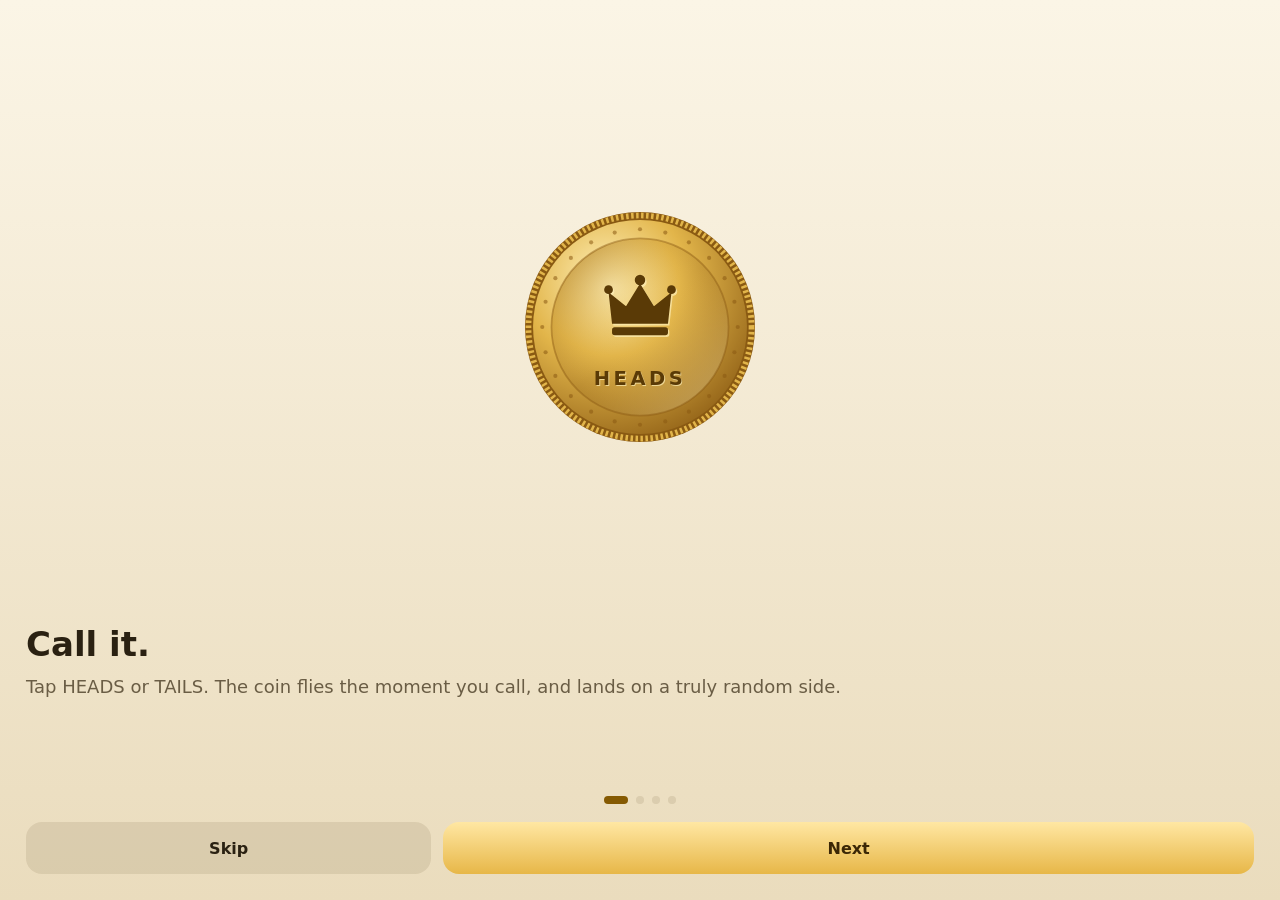
==== play/index.html @ 5d111bfd "Flip Streak 1.0.0 build 2: new site, privacy and support, playable web build, update demo (build 1 d" ====
<!doctype html>
<html lang="en">
<head>
<meta charset="UTF-8">
<meta name="viewport" content="width=device-width,initial-scale=1,viewport-fit=cover,user-scalable=no">
<meta name="theme-color" content="#0b1122">
<meta name="color-scheme" content="dark light">
<meta name="description" content="Call heads or tails and build a streak. Daily challenges, collectible coin designs, stats and a decision maker. A fair coin, free, offline.">
<title>Flip Streak</title>
<link rel="icon" href="./icon.svg">
  <script type="module" crossorigin src="./assets/index-5BYhikDl.js"></script>
  <link rel="modulepreload" crossorigin href="./assets/dist-Z0lPoSvM.js">
  <link rel="modulepreload" crossorigin href="./assets/definitions-BdWVgBTV.js">
  <link rel="stylesheet" crossorigin href="./assets/index-DuLmyl7t.css">
</head>
<body>
<div id="app">
  <header class="top">
    <div class="brand" aria-label="Flip Streak"><span class="brand-coin" aria-hidden="true"></span>FLIP <b>STREAK</b></div>
    <nav class="tools" aria-label="Menu">
      <button id="open-challenges" class="icon-btn" aria-label="Challenges and achievements">
        <svg viewBox="0 0 24 24" aria-hidden="true"><circle cx="12" cy="12" r="8.5"/><circle cx="12" cy="12" r="4.5"/><circle cx="12" cy="12" r="1" class="fill"/></svg>
        <span id="daily-badge" class="badge" aria-hidden="true">0/3</span>
      </button>
      <button id="open-coins" class="icon-btn" aria-label="Coin collection">
        <svg viewBox="0 0 24 24" aria-hidden="true"><ellipse cx="9" cy="8" rx="6" ry="3"/><path d="M3 8v4c0 1.7 2.7 3 6 3s6-1.3 6-3V8"/><ellipse cx="15" cy="15" rx="6" ry="3"/><path d="M9 15v1.5c0 1.7 2.7 3 6 3s6-1.3 6-3V15"/></svg>
      </button>
      <button id="open-stats" class="icon-btn" aria-label="Statistics">
        <svg viewBox="0 0 24 24" aria-hidden="true"><path d="M5 20V12M12 20V5M19 20v-6"/></svg>
      </button>
      <button id="open-settings" class="icon-btn" aria-label="Settings">
        <svg viewBox="0 0 24 24" aria-hidden="true"><circle cx="12" cy="12" r="3.2"/><path d="M12 2.8v2.6M12 18.6v2.6M2.8 12h2.6M18.6 12h2.6M5.5 5.5l1.8 1.8M16.7 16.7l1.8 1.8M18.5 5.5l-1.8 1.8M7.3 16.7l-1.8 1.8"/></svg>
      </button>
    </nav>
  </header>

  <div class="modes" role="tablist" aria-label="Game mode">
    <button role="tab" id="mode-streak" data-mode="streak" aria-selected="true">Streak</button>
    <button role="tab" id="mode-round" data-mode="round" aria-selected="false">Round of 10</button>
    <button role="tab" id="mode-decide" data-mode="decide" aria-selected="false">Decide</button>
  </div>

  <section class="board" id="board-streak" aria-label="Streak">
    <div class="eyebrow">CURRENT STREAK</div>
    <div id="streak" class="big-num" aria-live="off">0</div>
    <div class="chips">
      <span class="chip" id="best-chip"><svg viewBox="0 0 24 24" aria-hidden="true"><path d="M7 4h10v3a5 5 0 0 1-10 0V4zM7 6H4a3 3 0 0 0 3 4M17 6h3a3 3 0 0 1-3 4M12 12v4M8 20h8M10 16h4v4h-4z"/></svg><span id="best-text">BEST 0</span></span>
      <span class="chip" id="day-chip"><svg viewBox="0 0 24 24" aria-hidden="true"><path d="M12 3c1 3.5 5 5.5 5 10a5 5 0 0 1-10 0c0-2.6 1.4-4 2.4-5.6.6 1.3 1.1 2 1.9 2.3.4-2 .4-4.3.7-6.7z"/></svg><span id="day-text">DAY 0</span></span>
    </div>
    <div id="odds" class="odds">&nbsp;</div>
  </section>

  <section class="board" id="board-round" aria-label="Round of Ten" hidden>
    <div class="eyebrow">ROUND OF TEN</div>
    <div class="big-num"><span id="round-score">0</span><small>/10</small></div>
    <div id="pips" class="pips" aria-hidden="true"></div>
    <div class="chips"><span class="chip"><span id="round-flip">Flip 1 of 10</span></span><span class="chip"><span id="round-best">BEST 0</span></span></div>
  </section>

  <section class="board" id="board-decide" aria-label="Decide" hidden>
    <div class="eyebrow">LET THE COIN DECIDE</div>
    <label class="option"><span class="opt-face heads-ico" aria-hidden="true"></span><span class="sr">Heads means</span><input id="opt-heads" maxlength="28" placeholder="Heads means… (e.g. Pizza)" autocomplete="off" enterkeyhint="next"></label>
    <label class="option"><span class="opt-face tails-ico" aria-hidden="true"></span><span class="sr">Tails means</span><input id="opt-tails" maxlength="28" placeholder="Tails means… (e.g. Tacos)" autocomplete="off" enterkeyhint="done"></label>
  </section>

  <div class="stage-wrap">
    <div id="stage" class="stage" role="img" aria-label="The coin"></div>
    <canvas id="fx" aria-hidden="true"></canvas>
    <div id="banner" class="banner" hidden></div>
  </div>

  <p id="status" class="status" role="status" aria-live="polite">Call it. Heads or tails?</p>
  <div id="history" class="history" aria-label="Recent calls"></div>

  <div class="calls" id="calls">
    <button id="call-heads" class="call" data-call="heads" aria-label="Call heads"><span class="call-ico heads-ico" aria-hidden="true"></span>HEADS</button>
    <button id="call-tails" class="call" data-call="tails" aria-label="Call tails"><span class="call-ico tails-ico" aria-hidden="true"></span>TAILS</button>
  </div>
  <div class="calls" id="decide-calls" hidden>
    <button id="decide-flip" class="call wide">FLIP TO DECIDE</button>
  </div>
</div>

<div id="toasts" class="toasts" aria-live="polite"></div>

<dialog id="dlg-challenges" class="sheet" aria-labelledby="ch-title">
  <div class="sheet-head"><h2 id="ch-title">Challenges</h2><button class="close" aria-label="Close challenges">×</button></div>
  <div class="daily-hero"><div><div class="eyebrow">DAILY STREAK</div><div class="hero-num" id="ch-days">0</div><small id="ch-days-note"></small></div><div class="resets" id="ch-reset"></div></div>
  <h3>Today</h3>
  <ul id="ch-list" class="ch-list"></ul>
  <h3>Achievements <small id="ach-count"></small></h3>
  <ul id="ach-list" class="ach-list"></ul>
</dialog>

<dialog id="dlg-coins" class="sheet" aria-labelledby="coins-title">
  <div class="sheet-head"><h2 id="coins-title">Coin Collection</h2><button class="close" aria-label="Close coin collection">×</button></div>
  <p class="sub" id="coins-sub">Unlock new designs by playing. Tap one to flip with it.</p>
  <div id="coin-grid" class="coin-grid"></div>
</dialog>

<dialog id="dlg-stats" class="sheet" aria-labelledby="stats-title">
  <div class="sheet-head"><h2 id="stats-title">Statistics</h2><button class="close" aria-label="Close statistics">×</button></div>
  <div id="stats-body"></div>
</dialog>

<dialog id="dlg-settings" class="sheet" aria-labelledby="set-title">
  <div class="sheet-head"><h2 id="set-title">Settings</h2><button class="close" aria-label="Close settings">×</button></div>
  <label class="setting"><span>Sound</span><input type="checkbox" id="set-sound" role="switch"></label>
  <label class="setting"><span>Haptics</span><input type="checkbox" id="set-haptics" role="switch"></label>
  <div class="setting col"><span>Motion</span><div class="seg" id="set-motion" role="radiogroup" aria-label="Motion">
    <button role="radio" data-v="system">System</button><button role="radio" data-v="reduce">Reduced</button><button role="radio" data-v="full">Full</button></div></div>
  <div class="setting col"><span>Appearance</span><div class="seg" id="set-theme" role="radiogroup" aria-label="Appearance">
    <button role="radio" data-v="system">System</button><button role="radio" data-v="light">Light</button><button role="radio" data-v="dark">Dark</button></div></div>
  <button id="replay-intro" class="row-btn">How to play</button>
  <a class="row-btn" href="./privacy.html">Privacy and support</a>
  <p class="fine">Every flip is a fair 50/50 from your device's secure random generator. Flip Streak has no ads, purchases, accounts or tracking. Your progress stays on this device.</p>
  <button id="reset" class="row-btn danger">Reset all progress</button>
  <div id="reset-confirm" class="confirm" hidden><p>Erase every streak, stat, achievement and unlocked coin on this device?</p><div class="confirm-row"><button id="reset-no" class="ghost">Keep it</button><button id="reset-yes" class="danger-solid">Erase</button></div></div>
  <p class="fine center">Flip Streak 1.0.0</p>
</dialog>

<dialog id="dlg-round" class="card-dlg" aria-labelledby="round-title">
  <div class="eyebrow">ROUND COMPLETE</div>
  <h2 id="round-title">7 / 10</h2>
  <p id="round-line"></p>
  <div id="round-strip" class="round-strip" aria-hidden="true"></div>
  <button id="round-again" class="primary">Play another round</button>
  <button id="round-done" class="ghost">Done</button>
</dialog>

<dialog id="dlg-intro" class="intro" aria-labelledby="intro-title">
  <div class="intro-art" id="intro-art" aria-hidden="true"></div>
  <div class="intro-text"><h2 id="intro-title"></h2><p id="intro-body"></p></div>
  <div class="dots" id="intro-dots" aria-hidden="true"></div>
  <div class="intro-row"><button id="intro-skip" class="ghost">Skip</button><button id="intro-next" class="primary">Next</button></div>
</dialog>

</body>
</html>
---- play/assets/index-DuLmyl7t.css ----
:root{--bg1:#121a33;--bg2:#05070f;--glow:#f2c75c21;--surface:#fff1;--surface2:#ffffff1c;--line:#ffffff1f;--text:#f5f0e2;--muted:#a3abc0;--faint:#6f7891;--gold:#f2c75c;--gold-deep:#c9971f;--gold-ink:#3b2706;--win:#4fdc8f;--loss:#ff767a;--heads:#f2c75c;--tails:#9db4ff;--sheet:#121a2e;--shadow:#0000008c;--ch-h:#bb8a22;--ch-t:#6d86e0;--ch-h-ink:#1a1203;--ch-t-ink:#0b1330;--font:ui-rounded, "SF Pro Rounded", system-ui, -apple-system, "Segoe UI", Roboto, sans-serif;--lightningcss-light: ;--lightningcss-dark:initial;color-scheme:dark;--sat:max(env(safe-area-inset-top), var(--safe-area-inset-top,0px));--sab:max(env(safe-area-inset-bottom), var(--safe-area-inset-bottom,0px))}:root[data-theme=light]{--bg1:#fbf5e6;--bg2:#eadcbd;--glow:#c9971f29;--surface:#46300a0f;--surface2:#46300a1a;--line:#46300a24;--text:#2a2112;--muted:#6a5d45;--faint:#8f8269;--gold:#855a02;--gold-deep:#6e4b02;--gold-ink:#fffaf0;--win:#157a45;--loss:#c42d36;--heads:#b07d0c;--tails:#3d5fc4;--sheet:#fdf8ec;--shadow:#46300a47;--ch-h:#b07d0c;--ch-t:#3d5fc4;--ch-h-ink:#1a1203;--ch-t-ink:#fff;--lightningcss-light:initial;--lightningcss-dark: ;color-scheme:light}*{box-sizing:border-box;-webkit-tap-highlight-color:transparent}html,body{height:100%;margin:0}body{background:radial-gradient(120% 70% at 50% 42%, var(--glow), transparent 60%), linear-gradient(var(--bg1), var(--bg2));background-color:var(--bg2);color:var(--text);font-family:var(--font);overscroll-behavior:none;-webkit-user-select:none;user-select:none;overflow:hidden}button{font:inherit;color:inherit;cursor:pointer}input{font:inherit;-webkit-user-select:text;user-select:text}[hidden]{display:none!important}.sr{clip:rect(0 0 0 0);width:1px;height:1px;position:absolute;overflow:hidden}:focus-visible{outline:3px solid var(--gold);outline-offset:2px}#app{max-width:520px;height:100dvh;padding:calc(var(--sat) + 8px) 18px calc(var(--sab) + 14px);flex-direction:column;margin:0 auto;display:flex}.top{justify-content:space-between;align-items:center;min-height:48px;display:flex}.brand{letter-spacing:.16em;color:var(--gold);align-items:center;gap:8px;font-size:15px;font-weight:900;display:flex}.brand b{color:var(--text)}.brand-coin{background:radial-gradient(circle at 35% 30%,#fff0b8,#e2b54a 50%,#8a5a12);border-radius:50%;width:20px;height:20px;box-shadow:inset 0 0 0 2px #00000026}.tools{gap:6px;display:flex}.icon-btn{background:var(--surface);border:0;border-radius:14px;place-items:center;width:44px;height:44px;display:grid;position:relative}.icon-btn svg{fill:none;width:22px;height:22px;stroke:var(--text);stroke-width:1.8px;stroke-linecap:round;stroke-linejoin:round;opacity:.85}.icon-btn svg .fill{fill:var(--text)}.badge{background:var(--gold);color:var(--gold-ink);border-radius:8px;padding:2px 5px;font-size:10px;font-weight:800;position:absolute;top:-4px;right:-6px}.badge.done{background:var(--win);color:#04210f}.modes{background:var(--surface);border-radius:16px;grid-template-columns:1fr 1.3fr 1fr;gap:4px;margin:8px 0 4px;padding:4px;display:grid}.modes button{min-height:40px;color:var(--muted);background:0 0;border:0;border-radius:12px;font-size:14px;font-weight:800}.modes button[aria-selected=true]{background:var(--surface2);color:var(--text);box-shadow:0 1px 0 var(--line) inset}.board{text-align:center;flex-direction:column;align-items:center;min-height:172px;padding-top:6px;display:flex}.eyebrow{letter-spacing:.2em;color:var(--muted);font-size:11px;font-weight:800}.big-num{font-variant-numeric:tabular-nums;margin:4px 0 8px;font-size:76px;font-weight:900;line-height:1;transition:color .25s}.big-num small{color:var(--muted);font-size:28px}.big-num.hot{color:var(--win)}.big-num.pop{animation:.42s cubic-bezier(.3,1.6,.5,1) pop}.big-num.broke{color:var(--loss);animation:.45s shake}@keyframes pop{0%{transform:scale(1)}40%{transform:scale(1.22)}to{transform:scale(1)}}@keyframes shake{0%,to{transform:none}20%{transform:translate(-9px)}40%{transform:translate(8px)}60%{transform:translate(-5px)}80%{transform:translate(3px)}}.chips{flex-wrap:wrap;justify-content:center;gap:8px;display:flex}.chip{background:var(--surface);border:1px solid var(--line);letter-spacing:.08em;color:var(--gold);border-radius:999px;align-items:center;gap:6px;padding:6px 12px;font-size:12px;font-weight:800;display:inline-flex}.chip svg{fill:none;stroke:currentColor;stroke-width:2px;stroke-linejoin:round;stroke-linecap:round;width:14px;height:14px}.kick .chip{border-color:#0000}#day-chip{color:#ff9f5a}:root[data-theme=light] #day-chip{color:#9c4208}#day-chip.cold{color:var(--faint)}.odds{color:var(--muted);min-height:18px;margin-top:8px;font-size:13px}.pips{gap:6px;margin:2px 0 12px;display:flex}.pips i{border:2px solid var(--line);border-radius:50%;place-items:center;width:18px;height:18px;font-size:10px;font-style:normal;font-weight:900;display:grid}.pips i.r{background:var(--win);border-color:var(--win);color:#04210f}.pips i.w{background:var(--loss);border-color:var(--loss);color:#2b0507}.pips i.now{border-color:var(--gold)}.option{background:var(--surface);border:1px solid var(--line);border-radius:16px;align-items:center;gap:10px;width:100%;margin-top:10px;padding:4px 6px 4px 10px;display:flex}.option input{min-width:0;height:48px;color:var(--text);background:0 0;border:0;outline:none;flex:1;font-size:17px;font-weight:700}.option input::placeholder{color:var(--faint);font-weight:600}.opt-face{flex:none;width:30px;height:30px}.heads-ico,.tails-ico{-webkit-mask:var(--m) center / contain no-repeat;-webkit-mask:var(--m) center / contain no-repeat;mask:var(--m) center / contain no-repeat;background:currentColor;display:inline-block}.heads-ico{color:var(--heads);--m:var(--hm)}.tails-ico{color:var(--tails);--m:var(--tm)}.call .heads-ico,.call .tails-ico{color:currentColor}.stage-wrap{flex:1;place-items:center;min-height:180px;display:grid;position:relative}.stage{perspective:1000px;perspective-origin:50% 30%;place-items:end center;width:100%;height:100%;display:grid;position:relative}.coin-shadow{width:var(--coin,220px);height:calc(var(--coin,220px) * .16);background:radial-gradient(closest-side, var(--shadow), transparent);pointer-events:none;border-radius:50%;position:absolute;bottom:9%;left:50%;transform:translate(-50%)}.coin-pos{width:0;height:0;transform-style:preserve-3d;position:absolute;bottom:13%;left:50%}.coin{transform-style:preserve-3d;cursor:pointer;position:absolute;top:0;left:0;translate:-50% -100%}.coin .face{backface-visibility:hidden;border-radius:50%;position:absolute;inset:0;overflow:hidden}.coin .face-svg{width:100%;height:100%;display:block}.coin .sheen{background:linear-gradient(115deg,#0000 35%,#ffffff80 48%,#0000 62%) 0 0/260% 100% no-repeat;background-position:var(--sheen,50%) 0;mix-blend-mode:soft-light;pointer-events:none;border-radius:50%;position:absolute;inset:0}.coin .face:after{content:"";opacity:var(--shade,0);pointer-events:none;background:#000;border-radius:50%;position:absolute;inset:0}.coin .holo{mix-blend-mode:overlay;opacity:.5;background:conic-gradient(from 30deg,#ff9ad8,#9ad1ff,#a5ffcf,#fff59a,#ff9ad8);border-radius:50%;position:absolute;inset:0}.coin .core{border-radius:50%;position:absolute;top:2px;left:2px}.coin b{backface-visibility:visible;background-size:100% 100%;position:absolute;top:50%;left:50%}#fx{pointer-events:none;width:100%;height:100%;position:absolute;inset:0}.banner{background:var(--gold);color:var(--gold-ink);letter-spacing:.06em;white-space:nowrap;box-shadow:0 10px 30px var(--shadow);border-radius:999px;padding:10px 18px;font-size:15px;font-weight:900;animation:.4s cubic-bezier(.3,1.5,.5,1) drop;position:absolute;top:8%;left:50%;transform:translate(-50%)}.banner.edge{color:#1d2228;background:#dfe3e8}@keyframes drop{0%{opacity:0;transform:translate(-50%,-20px)scale(.8)}}.status{text-align:center;min-height:24px;color:var(--muted);margin:6px 0 4px;font-size:17px;font-weight:700}.status.win{color:var(--win)}.status.loss{color:var(--loss)}.status.decided{color:var(--text);font-size:20px}.history{justify-content:center;gap:5px;min-height:26px;margin-bottom:12px;display:flex}.history i{border:2px solid;border-radius:50%;place-items:center;width:22px;height:22px;font-size:11px;font-style:normal;font-weight:900;display:grid}.history i.r{border-color:var(--win);color:var(--win)}.history i.w{border-color:var(--loss);color:var(--loss)}.history i.e{border-color:var(--muted);color:var(--muted)}.history i:last-child{transform:scale(1.12)}.calls{grid-template-columns:1fr 1fr;gap:12px;display:grid}.call{letter-spacing:.14em;color:#3b2706;min-height:76px;box-shadow:0 6px 0 #9e7417, 0 14px 24px var(--shadow);background:linear-gradient(#ffe7a3,#e7b748);border:0;border-radius:22px;flex-direction:column;justify-content:center;align-items:center;gap:4px;font-size:19px;font-weight:900;transition:transform 80ms,box-shadow 80ms,filter .2s;display:flex}.call[data-call=tails]{color:#13214d;box-shadow:0 6px 0 #5d73b8, 0 14px 24px var(--shadow);background:linear-gradient(#dfe8ff,#9db4ff)}.call:active{box-shadow:0 2px 0 #9e7417, 0 6px 12px var(--shadow);transform:translateY(4px)}.call[data-call=tails]:active{box-shadow:0 2px 0 #5d73b8, 0 6px 12px var(--shadow)}.call.chosen{outline:3px solid var(--text);outline-offset:3px}.call:disabled{filter:saturate(.5)brightness(.8)}.call.chosen:disabled{filter:none}.call-ico{color:currentColor;width:26px;height:26px}.call.wide{grid-column:1/-1}dialog:focus{outline:none}dialog{color:var(--text);background:var(--sheet);border:0;padding:0}dialog::backdrop{-webkit-backdrop-filter:blur(2px);backdrop-filter:blur(2px);background:#00000080}.sheet{width:100%;max-width:560px;height:calc(100dvh - var(--sat) - 24px);max-height:none;padding:0 18px calc(var(--sab) + 24px);overscroll-behavior:contain;border-radius:26px 26px 0 0;margin:auto auto 0;overflow-y:auto}.sheet[open]{animation:.32s cubic-bezier(.2,.9,.3,1) up}@keyframes up{0%{opacity:0;transform:translateY(40%)}}.sheet-head{z-index:2;background:var(--sheet);justify-content:space-between;align-items:center;padding:18px 0 10px;display:flex;position:sticky;top:0}.sheet h2{margin:0;font-size:26px;font-weight:900}.sheet h3{letter-spacing:.16em;text-transform:uppercase;color:var(--muted);margin:22px 0 10px;font-size:13px}.sheet h3 small{letter-spacing:0}.close{background:var(--surface2);border:0;border-radius:50%;width:44px;height:44px;font-size:26px;line-height:1}.sub{color:var(--muted);margin:0 0 14px}.daily-hero{border:1px solid var(--line);background:linear-gradient(135deg,#ff8c3c2e,#ff8c3c0a);border-radius:20px;justify-content:space-between;align-items:center;padding:16px;display:flex}.hero-num{font-size:44px;font-weight:900;line-height:1.1}.daily-hero small,.resets{color:var(--muted);font-size:13px}.resets{text-align:right;max-width:45%}.ch-list,.ach-list{gap:8px;margin:0;padding:0;list-style:none;display:grid}.ch-list li{background:var(--surface);border:1px solid var(--line);border-radius:16px;padding:14px}.ch-list .row{justify-content:space-between;gap:10px;font-weight:700;display:flex}.ch-list .bar{background:var(--surface2);border-radius:4px;height:8px;margin-top:10px;overflow:hidden}.ch-list .bar i{background:var(--gold);border-radius:4px;height:100%;display:block}.ch-list li.done .bar i{background:var(--win)}.ch-list li.done .row span:last-child{color:var(--win)}.ach-list{grid-template-columns:1fr 1fr}.ach-list li{background:var(--surface);border:1px solid var(--line);color:var(--muted);border-radius:14px;padding:12px;font-size:13px}.ach-list li b{color:var(--text);margin-bottom:2px;font-size:14px;display:block}.ach-list li.got{border-color:color-mix(in srgb, var(--gold) 50%, transparent);background:color-mix(in srgb, var(--gold) 10%, transparent)}.ach-list li.got b:before{content:"★ ";color:var(--gold)}.ach-list li:not(.got) b{color:var(--muted)}.coin-grid{grid-template-columns:repeat(3,1fr);gap:10px;display:grid}.coin-card{border:1px solid var(--line);background:var(--surface);text-align:center;border-radius:18px;flex-direction:column;align-items:center;gap:6px;min-height:150px;padding:12px 6px 10px;display:flex}.coin-card .mini{width:72px;height:72px;filter:drop-shadow(0 4px 6px var(--shadow));border-radius:50%}.coin-card .mini svg{width:100%;height:100%}.coin-card b{font-size:13px}.coin-card small{color:var(--muted);font-size:11px;line-height:1.25}.coin-card.locked .mini{filter:grayscale()brightness(.45)contrast(.8);opacity:.6}.coin-card.sel{border-color:var(--gold);box-shadow:0 0 0 2px var(--gold) inset}.coin-card.sel small{color:var(--gold);font-weight:800}.tiles{grid-template-columns:repeat(2,1fr);gap:8px;display:grid}.tile{background:var(--surface);border:1px solid var(--line);border-radius:16px;padding:14px}.tile b{font-variant-numeric:tabular-nums;font-size:28px;font-weight:900;display:block}.tile span{color:var(--muted);letter-spacing:.06em;font-size:12px;font-weight:700}.callout{background:color-mix(in srgb, var(--gold) 12%, transparent);border-radius:14px;margin:10px 0 0;padding:12px 14px;font-size:14px}.chart{background:var(--surface);border:1px solid var(--line);border-radius:16px;margin-top:6px;padding:14px}.chart svg{width:100%;height:auto;display:block;overflow:visible}.chart .cap{color:var(--muted);margin-top:8px;font-size:12px}.legend{color:var(--muted);gap:14px;margin-bottom:8px;font-size:12px;font-weight:700;display:flex}.legend i{vertical-align:-1px;border-radius:3px;width:10px;height:10px;margin-right:5px;display:inline-block}.split{border-radius:8px;gap:2px;height:30px;display:flex;overflow:hidden}.split div{place-items:center;min-width:34px;font-size:12px;font-weight:900;display:grid}.split .h{background:var(--ch-h);color:var(--ch-h-ink)}.split .t{background:var(--ch-t);color:var(--ch-t-ink)}.seq{grid-template-columns:repeat(20,1fr);gap:3px;display:grid}.seq i{aspect-ratio:1;border-radius:4px;place-items:center;font-size:8px;font-style:normal;font-weight:900;display:grid}.seq i.H{background:var(--ch-h);color:var(--ch-h-ink)}.seq i.T{background:var(--ch-t);color:var(--ch-t-ink)}.seq i.E{background:var(--muted)}.axis{fill:var(--muted);font-size:10px;font-family:var(--font)}.grid-line{stroke:var(--line);stroke-width:1px}.empty{color:var(--muted);padding:6px 0;font-size:14px}.setting{border-bottom:1px solid var(--line);justify-content:space-between;align-items:center;min-height:56px;padding:0 4px;font-size:17px;font-weight:700;display:flex}.setting.col{flex-direction:column;align-items:stretch;gap:8px;padding:12px 4px}.setting input[type=checkbox]{appearance:none;background:var(--surface2);cursor:pointer;border-radius:16px;width:52px;height:32px;transition:background .2s;position:relative}.setting input[type=checkbox]:after{content:"";background:#fff;border-radius:50%;width:26px;height:26px;transition:transform .2s;position:absolute;top:3px;left:3px;box-shadow:0 1px 3px #0000004d}.setting input[type=checkbox]:checked{background:var(--win)}.setting input[type=checkbox]:checked:after{transform:translate(20px)}.seg{background:var(--surface);border-radius:14px;grid-template-columns:repeat(3,1fr);gap:4px;padding:4px;display:grid}.seg button{min-height:40px;color:var(--muted);background:0 0;border:0;border-radius:10px;font-weight:700}.seg button[aria-checked=true]{background:var(--surface2);color:var(--text)}.row-btn{border:0;border-bottom:1px solid var(--line);width:100%;min-height:54px;color:var(--text);background:0 0;align-items:center;padding:0 4px;font-size:17px;font-weight:700;text-decoration:none;display:flex}.row-btn.danger{color:var(--loss);border:0}.fine{color:var(--muted);font-size:13px;line-height:1.45}.center{text-align:center}.confirm{background:color-mix(in srgb, var(--loss) 12%, transparent);border-radius:16px;padding:14px}.confirm p{margin:0 0 12px}.confirm-row{grid-template-columns:1fr 1fr;gap:10px;display:grid}.primary,.ghost,.danger-solid{border:0;border-radius:16px;min-height:52px;font-size:16px;font-weight:900}.primary{color:#3b2706;background:linear-gradient(#ffe7a3,#e7b748)}.ghost{background:var(--surface2)}.danger-solid{background:var(--loss);color:#fff}.card-dlg{text-align:center;border-radius:26px;width:calc(100% - 40px);max-width:380px;padding:26px 20px 20px}.card-dlg h2{margin:6px 0;font-size:56px;font-weight:900}.card-dlg p{color:var(--muted);margin:0 0 14px}.card-dlg .primary,.card-dlg .ghost{width:100%;margin-top:8px}.round-strip{justify-content:center;gap:5px;margin-bottom:14px;display:flex}.round-strip i{border-radius:50%;width:20px;height:20px}.round-strip i.r{background:var(--win)}.round-strip i.w{background:var(--loss)}.intro{width:100%;max-width:none;height:100%;max-height:none;padding:calc(var(--sat) + 30px) 26px calc(var(--sab) + 26px);background:linear-gradient(var(--bg1), var(--bg2));margin:0}.intro[open]{flex-direction:column;display:flex}.intro-art{flex:1;place-items:center;min-height:0;display:grid}.intro-art .face-svg{width:100%;height:auto;display:block}.intro-text h2{margin:0 0 10px;font-size:34px;font-weight:900}.intro-text p{color:var(--muted);min-height:5.8em;margin:0;font-size:18px;line-height:1.45}.dots{justify-content:center;gap:8px;margin:18px 0;display:flex}.dots i{background:var(--surface2);border-radius:4px;width:8px;height:8px;transition:width .25s}.dots i.on{background:var(--gold);width:24px}.intro-row{grid-template-columns:1fr 2fr;gap:12px;display:grid}.toasts{left:0;right:0;top:calc(var(--sat) + 60px);pointer-events:none;z-index:50;flex-direction:column;align-items:center;gap:8px;display:flex;position:fixed}.toast{background:var(--sheet);border:1px solid var(--line);max-width:calc(100% - 36px);box-shadow:0 12px 30px var(--shadow);border-radius:18px;align-items:center;gap:10px;padding:10px 16px 10px 10px;font-size:14px;font-weight:700;animation:.35s cubic-bezier(.3,1.5,.5,1) drop;display:flex}.toast small{color:var(--muted);font-size:12px;font-weight:600;display:block}.toast .t-ico{background:var(--surface2);width:34px;height:34px;color:var(--gold);border-radius:50%;flex:none;place-items:center;font-weight:900;display:grid;overflow:hidden}.toast .t-ico svg{width:100%;height:100%}.toast.out{opacity:0;transition:all .3s;transform:translateY(-10px)}@media (min-width:700px) and (min-height:900px){#app{zoom:1.4;height:71.4286dvh}.toasts{zoom:1.3}.sheet,.card-dlg{zoom:1.2}.sheet{height:calc((100dvh - var(--sat) - 24px) / 1.2)}}@media (min-width:900px) and (max-height:899px) and (min-height:700px){#app{zoom:1.15;height:86.9565dvh}}@media (max-width:359px){#app{padding-left:14px;padding-right:14px}.brand-coin{display:none}.brand{letter-spacing:.08em;font-size:12px}.tools{gap:2px}.icon-btn{width:42px}.modes button{font-size:13px}}@media (max-height:700px){.board{min-height:140px}.big-num{font-size:58px}.call{min-height:64px}.history{margin-bottom:8px}}@media (prefers-reduced-motion:reduce){*{transition-duration:.01ms!important;animation-duration:.01ms!important}}:root.reduce *{transition-duration:.01ms!important;animation-duration:.01ms!important}
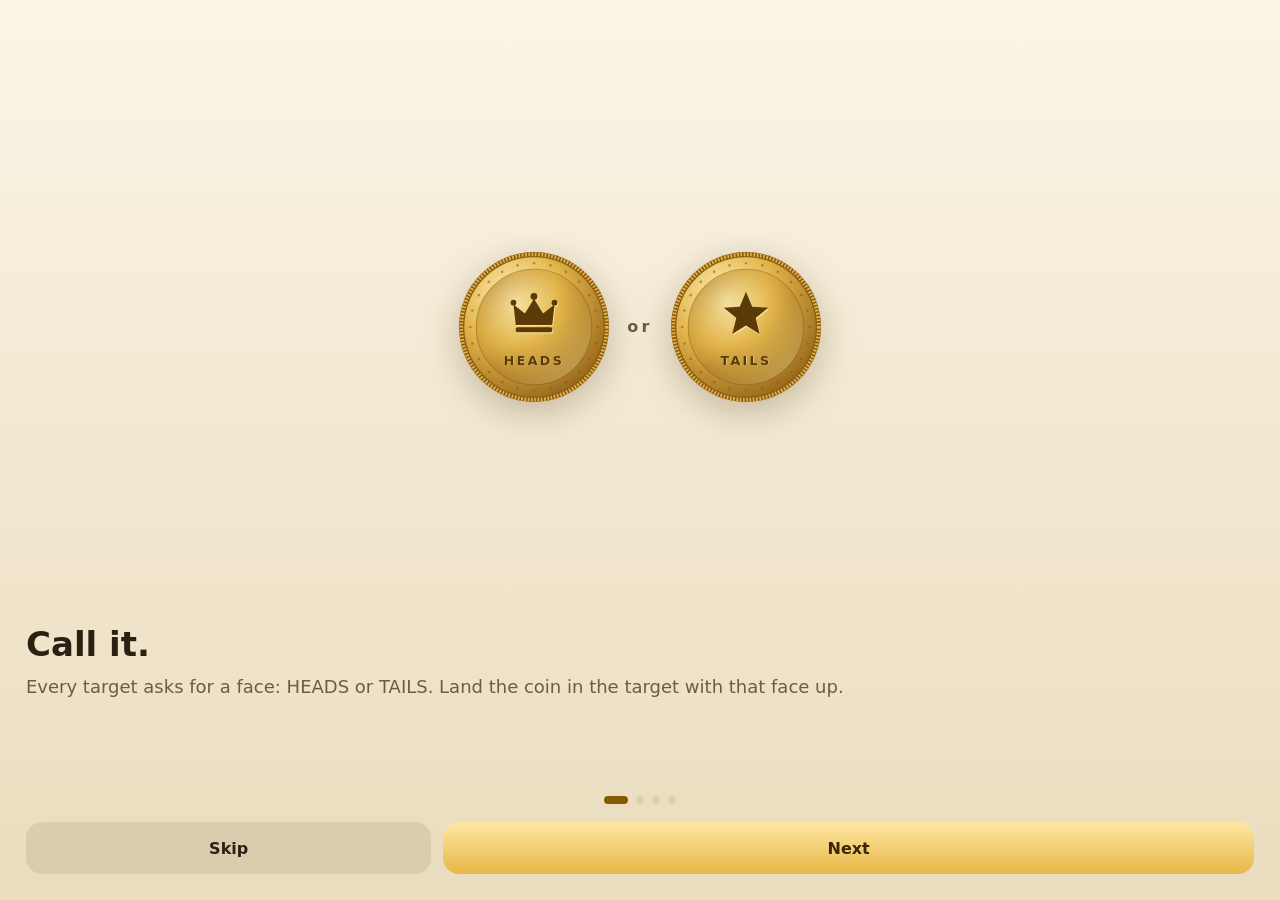
==== commit 8380bb15: "Flip Streak trick-shot game: new site, privacy and support, web build, build 4 simulator recording C" ====
--- a/play/index.html
+++ b/play/index.html
@@ -5,97 +5,125 @@
 <meta name="viewport" content="width=device-width,initial-scale=1,viewport-fit=cover,user-scalable=no">
 <meta name="theme-color" content="#0b1122">
 <meta name="color-scheme" content="dark light">
-<meta name="description" content="Call heads or tails and build a streak. Daily challenges, collectible coin designs, stats and a decision maker. A fair coin, free, offline.">
+<meta name="description" content="Flip Streak is a coin trick-shot game. Call the face, then flick the coin with the right angle, power and spin to land it in the cup. 24 hand-made levels, a Daily Shot, Streak Run and coins with different physics.">
 <title>Flip Streak</title>
 <link rel="icon" href="./icon.svg">
-  <script type="module" crossorigin src="./assets/index-5BYhikDl.js"></script>
+  <script type="module" crossorigin src="./assets/index-DIUpKt2h.js"></script>
   <link rel="modulepreload" crossorigin href="./assets/dist-Z0lPoSvM.js">
   <link rel="modulepreload" crossorigin href="./assets/definitions-BdWVgBTV.js">
-  <link rel="stylesheet" crossorigin href="./assets/index-DuLmyl7t.css">
+  <link rel="stylesheet" crossorigin href="./assets/index-Dkk7Gifo.css">
 </head>
 <body>
 <div id="app">
-  <header class="top">
-    <div class="brand" aria-label="Flip Streak"><span class="brand-coin" aria-hidden="true"></span>FLIP <b>STREAK</b></div>
-    <nav class="tools" aria-label="Menu">
-      <button id="open-challenges" class="icon-btn" aria-label="Challenges and achievements">
-        <svg viewBox="0 0 24 24" aria-hidden="true"><circle cx="12" cy="12" r="8.5"/><circle cx="12" cy="12" r="4.5"/><circle cx="12" cy="12" r="1" class="fill"/></svg>
-        <span id="daily-badge" class="badge" aria-hidden="true">0/3</span>
-      </button>
-      <button id="open-coins" class="icon-btn" aria-label="Coin collection">
-        <svg viewBox="0 0 24 24" aria-hidden="true"><ellipse cx="9" cy="8" rx="6" ry="3"/><path d="M3 8v4c0 1.7 2.7 3 6 3s6-1.3 6-3V8"/><ellipse cx="15" cy="15" rx="6" ry="3"/><path d="M9 15v1.5c0 1.7 2.7 3 6 3s6-1.3 6-3V15"/></svg>
-      </button>
-      <button id="open-stats" class="icon-btn" aria-label="Statistics">
-        <svg viewBox="0 0 24 24" aria-hidden="true"><path d="M5 20V12M12 20V5M19 20v-6"/></svg>
-      </button>
-      <button id="open-settings" class="icon-btn" aria-label="Settings">
-        <svg viewBox="0 0 24 24" aria-hidden="true"><circle cx="12" cy="12" r="3.2"/><path d="M12 2.8v2.6M12 18.6v2.6M2.8 12h2.6M18.6 12h2.6M5.5 5.5l1.8 1.8M16.7 16.7l1.8 1.8M18.5 5.5l-1.8 1.8M7.3 16.7l-1.8 1.8"/></svg>
-      </button>
-    </nav>
-  </header>
 
-  <div class="modes" role="tablist" aria-label="Game mode">
-    <button role="tab" id="mode-streak" data-mode="streak" aria-selected="true">Streak</button>
-    <button role="tab" id="mode-round" data-mode="round" aria-selected="false">Round of 10</button>
-    <button role="tab" id="mode-decide" data-mode="decide" aria-selected="false">Decide</button>
-  </div>
-
-  <section class="board" id="board-streak" aria-label="Streak">
-    <div class="eyebrow">CURRENT STREAK</div>
-    <div id="streak" class="big-num" aria-live="off">0</div>
-    <div class="chips">
-      <span class="chip" id="best-chip"><svg viewBox="0 0 24 24" aria-hidden="true"><path d="M7 4h10v3a5 5 0 0 1-10 0V4zM7 6H4a3 3 0 0 0 3 4M17 6h3a3 3 0 0 1-3 4M12 12v4M8 20h8M10 16h4v4h-4z"/></svg><span id="best-text">BEST 0</span></span>
-      <span class="chip" id="day-chip"><svg viewBox="0 0 24 24" aria-hidden="true"><path d="M12 3c1 3.5 5 5.5 5 10a5 5 0 0 1-10 0c0-2.6 1.4-4 2.4-5.6.6 1.3 1.1 2 1.9 2.3.4-2 .4-4.3.7-6.7z"/></svg><span id="day-text">DAY 0</span></span>
+  <!-- ============ HOME ============ -->
+  <section id="view-home" class="view" aria-label="Home">
+    <header class="top">
+      <div class="brand" aria-label="Flip Streak, coin trick shots"><span class="brand-coin" aria-hidden="true"></span><span>FLIP <b>STREAK</b><small>COIN TRICK SHOTS</small></span></div>
+      <nav class="tools" aria-label="Menu">
+        <button id="open-stats" class="icon-btn" aria-label="Statistics"><svg viewBox="0 0 24 24" aria-hidden="true"><path d="M5 20V12M12 20V5M19 20v-6"/></svg></button>
+        <button id="open-settings" class="icon-btn" aria-label="Settings"><svg viewBox="0 0 24 24" aria-hidden="true"><circle cx="12" cy="12" r="3.2"/><path d="M12 2.8v2.6M12 18.6v2.6M2.8 12h2.6M18.6 12h2.6M5.5 5.5l1.8 1.8M16.7 16.7l1.8 1.8M18.5 5.5l-1.8 1.8M7.3 16.7l-1.8 1.8"/></svg></button>
+      </nav>
+    </header>
+    <div class="hero">
+      <canvas id="hero-cv" aria-hidden="true"></canvas>
+      <div class="hero-cap" id="hero-cap" aria-hidden="true"></div>
     </div>
-    <div id="odds" class="odds">&nbsp;</div>
+    <button id="play-next" class="primary big"><span class="pn-top">PLAY</span><span id="play-next-sub" class="pn-sub">1-1 · First Flick</span></button>
+    <div class="cards">
+      <button class="card" id="card-levels"><span class="c-ico c-levels" aria-hidden="true"></span><b>Trick Shots</b><small id="card-levels-sub">0 of 72 stars</small></button>
+      <button class="card" id="card-daily"><span class="c-ico c-daily" aria-hidden="true"></span><b>Daily Shot</b><small id="card-daily-sub">A new shot every day</small></button>
+      <button class="card" id="card-run"><span class="c-ico c-run" aria-hidden="true"></span><b>Streak Run</b><small id="card-run-sub">Best 0</small></button>
+      <button class="card" id="card-coins"><span class="c-ico c-coins" aria-hidden="true"></span><b>Coin Purse</b><small id="card-coins-sub">1 of 12 coins</small></button>
+    </div>
+    <div class="row2">
+      <button class="pill-btn" id="open-ach"><span aria-hidden="true">★</span> Achievements <small id="ach-sub">0/28</small></button>
+      <button class="pill-btn" id="open-decide"><span aria-hidden="true">◐</span> Decide</button>
+    </div>
   </section>
 
-  <section class="board" id="board-round" aria-label="Round of Ten" hidden>
-    <div class="eyebrow">ROUND OF TEN</div>
-    <div class="big-num"><span id="round-score">0</span><small>/10</small></div>
-    <div id="pips" class="pips" aria-hidden="true"></div>
-    <div class="chips"><span class="chip"><span id="round-flip">Flip 1 of 10</span></span><span class="chip"><span id="round-best">BEST 0</span></span></div>
+  <!-- ============ LEVEL SELECT ============ -->
+  <section id="view-levels" class="view" aria-label="Trick Shots" hidden>
+    <header class="top">
+      <button class="icon-btn back" data-back aria-label="Back"><svg viewBox="0 0 24 24" aria-hidden="true"><path d="M15 5l-7 7 7 7"/></svg></button>
+      <h1 class="v-title">Trick Shots</h1>
+      <span class="star-total" id="lv-total" aria-label="Stars">★ 0/72</span>
+    </header>
+    <div id="chapters" class="chapters"></div>
   </section>
 
-  <section class="board" id="board-decide" aria-label="Decide" hidden>
-    <div class="eyebrow">LET THE COIN DECIDE</div>
+  <!-- ============ PLAY ============ -->
+  <section id="view-play" class="view play" aria-label="Trick shot" hidden>
+    <header class="top hud">
+      <button class="icon-btn back" data-back aria-label="Back"><svg viewBox="0 0 24 24" aria-hidden="true"><path d="M15 5l-7 7 7 7"/></svg></button>
+      <div class="hud-title"><b id="hud-name">First Flick</b><small id="hud-sub">KITCHEN TABLE · 1-1</small></div>
+      <button class="icon-btn coin-btn" id="hud-coin" aria-label="Change coin"><span id="hud-coin-img" class="mini-coin" aria-hidden="true"></span></button>
+    </header>
+    <div class="goals" id="goals" aria-label="Stars for this shot">
+      <span class="goal" id="goal-land"><i aria-hidden="true">★</i>Land it</span>
+      <span class="goal" id="goal-call"><i aria-hidden="true">★</i><span id="goal-call-t">Heads up</span></span>
+      <span class="goal" id="goal-ring"><i aria-hidden="true">★</i>Ring</span>
+      <span class="tries" id="hud-tries"></span>
+    </div>
+    <div class="stage-wrap play-stage">
+      <canvas id="cv" role="img" aria-label="Trick-shot table. Drag back from anywhere to aim, release to flick."></canvas>
+      <div id="readout" class="readout" hidden></div>
+      <div id="tip" class="tip" hidden></div>
+      <div id="hand" class="hand" hidden aria-hidden="true"></div>
+      <div id="result" class="result" hidden role="status" aria-live="polite">
+        <div class="r-stars" id="r-stars" aria-hidden="true"><i>★</i><i>★</i><i>★</i></div>
+        <h2 id="r-title">Called it</h2>
+        <p id="r-line"></p>
+        <div class="r-row">
+          <button id="r-retry" class="ghost">Try again</button>
+          <button id="r-next" class="primary">Next</button>
+        </div>
+      </div>
+    </div>
+    <div class="controls">
+      <div class="spin" role="group" aria-label="Spin">
+        <button id="spin-minus" class="spin-step" aria-label="Less spin">−</button>
+        <div class="spin-mid">
+          <div class="spin-label"><span>SPIN</span><b id="spin-val">1.00</b><span id="spin-word">forward</span></div>
+          <input id="spin" type="range" min="-2" max="4" step="0.25" value="1" aria-label="Spin, turns per second">
+          <div class="spin-ticks" aria-hidden="true"><span>−2</span><span>0</span><span>2</span><span>4</span></div>
+        </div>
+        <button id="spin-plus" class="spin-step" aria-label="More spin">+</button>
+      </div>
+      <button id="replay-btn" class="ghost small" aria-label="Reset coin">Reset</button>
+    </div>
+  </section>
+
+  <!-- ============ DECIDE (a fair coin for choices) ============ -->
+  <section id="view-decide" class="view" aria-label="Decide" hidden>
+    <header class="top">
+      <button class="icon-btn back" data-back aria-label="Back"><svg viewBox="0 0 24 24" aria-hidden="true"><path d="M15 5l-7 7 7 7"/></svg></button>
+      <h1 class="v-title">Decide</h1>
+      <span class="spacer"></span>
+    </header>
+    <p class="sub center">Can't choose? Name both sides and let a fair coin settle it.</p>
     <label class="option"><span class="opt-face heads-ico" aria-hidden="true"></span><span class="sr">Heads means</span><input id="opt-heads" maxlength="28" placeholder="Heads means… (e.g. Pizza)" autocomplete="off" enterkeyhint="next"></label>
     <label class="option"><span class="opt-face tails-ico" aria-hidden="true"></span><span class="sr">Tails means</span><input id="opt-tails" maxlength="28" placeholder="Tails means… (e.g. Tacos)" autocomplete="off" enterkeyhint="done"></label>
+    <div class="stage-wrap">
+      <div id="stage" class="stage" role="img" aria-label="The coin"></div>
+    </div>
+    <p id="decide-status" class="status" role="status" aria-live="polite">Name both sides, then flip.</p>
+    <button id="decide-flip" class="call wide">FLIP TO DECIDE</button>
   </section>
-
-  <div class="stage-wrap">
-    <div id="stage" class="stage" role="img" aria-label="The coin"></div>
-    <canvas id="fx" aria-hidden="true"></canvas>
-    <div id="banner" class="banner" hidden></div>
-  </div>
-
-  <p id="status" class="status" role="status" aria-live="polite">Call it. Heads or tails?</p>
-  <div id="history" class="history" aria-label="Recent calls"></div>
-
-  <div class="calls" id="calls">
-    <button id="call-heads" class="call" data-call="heads" aria-label="Call heads"><span class="call-ico heads-ico" aria-hidden="true"></span>HEADS</button>
-    <button id="call-tails" class="call" data-call="tails" aria-label="Call tails"><span class="call-ico tails-ico" aria-hidden="true"></span>TAILS</button>
-  </div>
-  <div class="calls" id="decide-calls" hidden>
-    <button id="decide-flip" class="call wide">FLIP TO DECIDE</button>
-  </div>
 </div>
 
 <div id="toasts" class="toasts" aria-live="polite"></div>
 
-<dialog id="dlg-challenges" class="sheet" aria-labelledby="ch-title">
-  <div class="sheet-head"><h2 id="ch-title">Challenges</h2><button class="close" aria-label="Close challenges">×</button></div>
-  <div class="daily-hero"><div><div class="eyebrow">DAILY STREAK</div><div class="hero-num" id="ch-days">0</div><small id="ch-days-note"></small></div><div class="resets" id="ch-reset"></div></div>
-  <h3>Today</h3>
-  <ul id="ch-list" class="ch-list"></ul>
-  <h3>Achievements <small id="ach-count"></small></h3>
-  <ul id="ach-list" class="ach-list"></ul>
+<dialog id="dlg-coins" class="sheet" aria-labelledby="coins-title">
+  <div class="sheet-head"><h2 id="coins-title">Coin Purse</h2><button class="close" aria-label="Close coin purse">×</button></div>
+  <p class="sub" id="coins-sub">Each coin flies differently. Pick the right one for the shot.</p>
+  <div id="coin-list" class="coin-list"></div>
 </dialog>
 
-<dialog id="dlg-coins" class="sheet" aria-labelledby="coins-title">
-  <div class="sheet-head"><h2 id="coins-title">Coin Collection</h2><button class="close" aria-label="Close coin collection">×</button></div>
-  <p class="sub" id="coins-sub">Unlock new designs by playing. Tap one to flip with it.</p>
-  <div id="coin-grid" class="coin-grid"></div>
+<dialog id="dlg-ach" class="sheet" aria-labelledby="ach-title">
+  <div class="sheet-head"><h2 id="ach-title">Achievements</h2><button class="close" aria-label="Close achievements">×</button></div>
+  <p class="sub" id="ach-count"></p>
+  <ul id="ach-list" class="ach-list"></ul>
 </dialog>
 
 <dialog id="dlg-stats" class="sheet" aria-labelledby="stats-title">
@@ -113,19 +141,10 @@
     <button role="radio" data-v="system">System</button><button role="radio" data-v="light">Light</button><button role="radio" data-v="dark">Dark</button></div></div>
   <button id="replay-intro" class="row-btn">How to play</button>
   <a class="row-btn" href="./privacy.html">Privacy and support</a>
-  <p class="fine">Every flip is a fair 50/50 from your device's secure random generator. Flip Streak has no ads, purchases, accounts or tracking. Your progress stays on this device.</p>
+  <p class="fine">Flip Streak is a skill game: where the coin lands comes only from your angle, power and spin, simulated with real physics. There is nothing to buy or bet. No ads, accounts or tracking. Your progress stays on this device.</p>
   <button id="reset" class="row-btn danger">Reset all progress</button>
-  <div id="reset-confirm" class="confirm" hidden><p>Erase every streak, stat, achievement and unlocked coin on this device?</p><div class="confirm-row"><button id="reset-no" class="ghost">Keep it</button><button id="reset-yes" class="danger-solid">Erase</button></div></div>
-  <p class="fine center">Flip Streak 1.0.0</p>
-</dialog>
-
-<dialog id="dlg-round" class="card-dlg" aria-labelledby="round-title">
-  <div class="eyebrow">ROUND COMPLETE</div>
-  <h2 id="round-title">7 / 10</h2>
-  <p id="round-line"></p>
-  <div id="round-strip" class="round-strip" aria-hidden="true"></div>
-  <button id="round-again" class="primary">Play another round</button>
-  <button id="round-done" class="ghost">Done</button>
+  <div id="reset-confirm" class="confirm" hidden><p>Erase every star, stat, achievement and unlocked coin on this device?</p><div class="confirm-row"><button id="reset-no" class="ghost">Keep it</button><button id="reset-yes" class="danger-solid">Erase</button></div></div>
+  <p class="fine center" id="version-line">Flip Streak 1.0.0 (4)</p>
 </dialog>
 
 <dialog id="dlg-intro" class="intro" aria-labelledby="intro-title">
--- a/play/assets/index-Dkk7Gifo.css
+++ b/play/assets/index-Dkk7Gifo.css
@@ -0,0 +1 @@
+:root{--bg1:#121a33;--bg2:#05070f;--glow:#f2c75c21;--surface:#fff1;--surface2:#ffffff1c;--line:#ffffff1f;--text:#f5f0e2;--muted:#a3abc0;--faint:#6f7891;--gold:#f2c75c;--gold-deep:#c9971f;--gold-ink:#3b2706;--win:#4fdc8f;--loss:#ff767a;--heads:#f2c75c;--tails:#9db4ff;--sheet:#121a2e;--shadow:#0000008c;--ch-h:#bb8a22;--ch-t:#6d86e0;--ch-h-ink:#1a1203;--ch-t-ink:#0b1330;--kitchen:#c08a55;--arcade:#43a868;--roof:#e98b63;--font:ui-rounded, "SF Pro Rounded", system-ui, -apple-system, "Segoe UI", Roboto, sans-serif;--lightningcss-light: ;--lightningcss-dark:initial;color-scheme:dark;--sat:max(env(safe-area-inset-top), var(--safe-area-inset-top,0px));--sab:max(env(safe-area-inset-bottom), var(--safe-area-inset-bottom,0px))}:root[data-theme=light]{--bg1:#fbf5e6;--bg2:#eadcbd;--glow:#c9971f29;--surface:#46300a0f;--surface2:#46300a1a;--line:#46300a24;--text:#2a2112;--muted:#6a5d45;--faint:#8f8269;--gold:#855a02;--gold-deep:#6e4b02;--gold-ink:#fffaf0;--win:#157a45;--loss:#c42d36;--heads:#b07d0c;--tails:#3d5fc4;--sheet:#fdf8ec;--shadow:#46300a47;--ch-h:#b07d0c;--ch-t:#3d5fc4;--ch-h-ink:#1a1203;--ch-t-ink:#fff;--kitchen:#8d5d36;--arcade:#2c7a4a;--roof:#b8532a;--lightningcss-light:initial;--lightningcss-dark: ;color-scheme:light}*{box-sizing:border-box;-webkit-tap-highlight-color:transparent}html,body{height:100%;margin:0}body{background:radial-gradient(120% 70% at 50% 30%, var(--glow), transparent 60%), linear-gradient(var(--bg1), var(--bg2));background-color:var(--bg2);color:var(--text);font-family:var(--font);overscroll-behavior:none;-webkit-user-select:none;user-select:none;overflow:hidden}button{font:inherit;color:inherit;cursor:pointer}button:disabled{cursor:default}input{font:inherit;-webkit-user-select:text;user-select:text}[hidden]{display:none!important}.sr{clip:rect(0 0 0 0);width:1px;height:1px;position:absolute;overflow:hidden}:focus-visible{outline:3px solid var(--gold);outline-offset:2px}#app{max-width:560px;height:100dvh;padding:calc(var(--sat) + 6px) 16px calc(var(--sab) + 12px);margin:0 auto}.view{flex-direction:column;height:100%;min-height:0;display:flex}.top{flex:none;justify-content:space-between;align-items:center;gap:10px;min-height:50px;display:flex}.brand{letter-spacing:.14em;color:var(--gold);align-items:center;gap:10px;font-size:17px;font-weight:900;line-height:1.05;display:flex}.brand b{color:var(--text)}.brand small{letter-spacing:.26em;color:var(--muted);margin-top:3px;font-size:10px;display:block}.brand-coin{width:30px;height:30px;box-shadow:inset 0 0 0 2px #00000026, 0 3px 8px var(--shadow);background:radial-gradient(circle at 35% 30%,#fff0b8,#e2b54a 50%,#8a5a12);border-radius:50%;flex:none}.tools{gap:6px;display:flex}.icon-btn{background:var(--surface);border:0;border-radius:14px;flex:none;place-items:center;width:44px;height:44px;padding:0;display:grid;position:relative}.icon-btn svg{fill:none;width:22px;height:22px;stroke:var(--text);stroke-width:1.9px;stroke-linecap:round;stroke-linejoin:round;opacity:.9}.icon-btn:disabled{opacity:.45}.v-title{text-align:center;flex:1;margin:0;font-size:20px;font-weight:900}.spacer{width:44px}.star-total{text-align:right;min-width:44px;color:var(--gold);font-size:14px;font-weight:900}.hero{min-height:150px;box-shadow:0 18px 40px var(--shadow), inset 0 0 0 1px var(--line);border-radius:26px;flex:auto;margin:6px 0 12px;position:relative;overflow:hidden}.hero canvas{width:100%;height:100%;display:block;position:absolute;inset:0}.hero-cap{white-space:nowrap;text-overflow:ellipsis;color:#f5f0e2;letter-spacing:.06em;background:#0006;border-radius:999px;max-width:calc(100% - 24px);padding:5px 10px;font-size:11px;font-weight:800;position:absolute;top:12px;left:12px;overflow:hidden}.primary.big{width:100%;min-height:70px;box-shadow:0 6px 0 #9e7417, 0 14px 26px var(--shadow);border-radius:22px;flex-direction:column;flex:none;justify-content:center;align-items:center;gap:2px;display:flex}.primary.big:active{box-shadow:0 2px 0 #9e7417, 0 6px 12px var(--shadow);transform:translateY(4px)}.pn-top{letter-spacing:.2em;font-size:22px;font-weight:900}.pn-sub{opacity:.8;font-size:13px;font-weight:800}.cards{flex:none;grid-template-columns:1fr 1fr;gap:10px;margin-top:14px;display:grid}.card{border:1px solid var(--line);background:var(--surface);text-align:left;border-radius:20px;flex-direction:column;justify-content:center;gap:3px;min-height:86px;padding:12px 12px 12px 58px;display:flex;position:relative}.card b{font-size:16px;font-weight:900}.card small{color:var(--muted);font-size:12px;font-weight:700;line-height:1.25}.card.locked{opacity:.6}.c-ico{border-radius:12px;place-items:center;width:36px;height:36px;font-size:19px;display:grid;position:absolute;top:50%;left:12px;translate:0 -50%}.c-levels{background:color-mix(in srgb, var(--kitchen) 30%, transparent)}.c-levels:before{content:"★";color:var(--gold)}.c-daily{background:#ff8c3c33}.c-daily:before{content:"◷";color:#ff9f5a}.c-run{background:#4fdc8f2e}.c-run:before{content:"»";color:var(--win);font-size:24px;font-weight:900}.c-coins{background:#9db4ff33}.c-coins:before{content:"◎";color:var(--tails)}.row2{flex:none;grid-template-columns:1.4fr 1fr;gap:10px;margin-top:10px;display:grid}.pill-btn{border:1px solid var(--line);background:var(--surface);border-radius:16px;justify-content:center;align-items:center;gap:6px;min-height:48px;font-size:14px;font-weight:800;display:flex}.pill-btn span{color:var(--gold)}.pill-btn small{color:var(--muted);font-weight:800}.chapters{overscroll-behavior:contain;padding-bottom:20px;flex:1;margin:0 -4px;padding-inline:4px;overflow-y:auto}.chapter{background:var(--surface);border:1px solid var(--line);border-radius:22px;margin-top:14px;padding:14px}.ch-head{justify-content:space-between;align-items:flex-start;gap:10px;margin-bottom:12px;display:flex}.ch-head h2{margin:0;font-size:18px;font-weight:900}.ch-head p{color:var(--muted);margin:3px 0 0;font-size:13px}.ch-stars{color:var(--gold);white-space:nowrap;font-size:14px;font-weight:900}.ch-kitchen{border-left:4px solid var(--kitchen)}.ch-arcade{border-left:4px solid var(--arcade)}.ch-roof{border-left:4px solid var(--roof)}.lvl-grid{grid-template-columns:repeat(4,1fr);gap:8px;display:grid}.lvl{border:1px solid var(--line);background:var(--surface2);border-radius:16px;flex-direction:column;justify-content:center;align-items:center;gap:2px;min-height:84px;padding:6px 3px;display:flex}.lvl-n{font-size:22px;font-weight:900;line-height:1}.lvl-name{color:var(--muted);text-align:center;place-items:center;min-height:2.3em;font-size:10px;font-weight:800;line-height:1.15;display:grid}.lvl-stars i{color:var(--faint);opacity:.5;font-size:12px;font-style:normal}.lvl-stars i.on{color:var(--gold);opacity:1}.lvl.locked{opacity:.45}.lvl.perfect{border-color:color-mix(in srgb, var(--gold) 70%, transparent);box-shadow:inset 0 0 0 1px color-mix(in srgb, var(--gold) 50%, transparent)}.hud-title{text-align:center;flex-direction:column;flex:1;min-width:0;display:flex}.hud-title b{white-space:nowrap;text-overflow:ellipsis;font-size:18px;font-weight:900;overflow:hidden}.hud-title small{letter-spacing:.16em;color:var(--muted);font-size:10px;font-weight:800}.mini-coin{width:32px;height:32px;display:block}.mini-coin svg{width:100%;height:100%;display:block}.goals{flex-wrap:wrap;flex:none;justify-content:center;align-items:center;gap:6px;margin:4px 0 8px;display:flex}.goal{background:var(--surface);border:1px solid var(--line);color:var(--muted);border-radius:999px;align-items:center;gap:4px;padding:5px 10px;font-size:12px;font-weight:800;display:inline-flex}.goal i{color:var(--faint);font-style:normal}.goal.got{color:var(--text);border-color:color-mix(in srgb, var(--gold) 60%, transparent)}.goal.got i{color:var(--gold)}.goal.call-heads span{color:var(--heads)}.goal.call-tails span{color:var(--tails)}.tries{color:var(--muted);letter-spacing:.04em;padding:0 4px;font-size:12px;font-weight:800}.stage-wrap{flex:1;min-height:160px;position:relative}.play-stage{box-shadow:inset 0 0 0 1px var(--line);touch-action:none;border-radius:22px;overflow:hidden}.play-stage canvas{touch-action:none;width:100%;height:100%;display:block;position:absolute;inset:0}.readout{color:#f5f0e2;white-space:nowrap;pointer-events:none;background:#05070fdb;border-radius:999px;max-width:calc(100% - 24px);padding:6px 12px;font-size:12px;font-weight:700;position:absolute;top:12px;left:50%;translate:-50%}.readout b{color:#ffe08a;margin-left:4px;font-size:14px}.readout b:first-child{margin-left:0}.tip{color:#f5f0e2;pointer-events:none;text-align:center;background:#05070fc7;border-radius:16px;padding:10px 14px;font-size:14px;font-weight:700;line-height:1.35;position:absolute;top:12px;left:12px;right:12px}.tip.in{animation:.35s cubic-bezier(.3,1.5,.5,1) drop}.hand{pointer-events:none;background:#ffffff2e;border:3px solid #ffffffd9;border-radius:50%;width:44px;height:44px;animation:2.2s ease-in-out infinite handdrag;position:absolute;bottom:30%;left:22%}@keyframes handdrag{0%,12%{opacity:0;transform:translate(0)scale(1)}20%{opacity:1;transform:translate(0)scale(.85)}70%{opacity:1;transform:translate(-50px,70px)scale(.85)}82%,to{opacity:0;transform:translate(-50px,70px)scale(1.2)}}.result{background:var(--sheet);border:1px solid var(--line);box-shadow:0 16px 40px var(--shadow);text-align:center;border-radius:22px;padding:16px 16px 14px;animation:.3s cubic-bezier(.3,1.4,.5,1) drop;position:absolute;top:12px;left:12px;right:12px}.result h2{margin:4px 0;font-size:24px;font-weight:900}.result p{color:var(--muted);margin:0 0 12px;font-size:14px;line-height:1.4}.r-stars{justify-content:center;gap:8px;display:flex}.r-stars i{color:var(--surface2);font-size:30px;font-style:normal;line-height:1}.r-stars i.on{color:var(--gold);animation:.45s cubic-bezier(.3,1.6,.5,1) both starpop;animation-delay:var(--d);text-shadow:0 2px 10px color-mix(in srgb, var(--gold) 60%, transparent)}@keyframes starpop{0%{opacity:0;transform:scale(.2)rotate(-40deg)}to{opacity:1;transform:none}}.r-row{gap:10px;display:flex}.r-row button{flex:1}.controls{flex:none;align-items:stretch;gap:10px;margin-top:10px;display:flex}.spin{background:var(--surface);border:1px solid var(--line);border-radius:20px;flex:1;align-items:center;gap:8px;padding:8px;display:flex}.spin.pulse{animation:1s ease-in-out 3 pulse}@keyframes pulse{50%{box-shadow:0 0 0 4px color-mix(in srgb, var(--gold) 60%, transparent)}}.spin-step{background:var(--surface2);border:0;border-radius:14px;flex:none;width:48px;height:48px;font-size:26px;font-weight:900;line-height:1}.spin-step:disabled,.spin input:disabled{opacity:.45}.spin-mid{flex:1;min-width:0}.spin-label{letter-spacing:.14em;color:var(--muted);justify-content:center;align-items:baseline;gap:6px;font-size:11px;font-weight:800;display:flex}.spin-label b{color:var(--text);letter-spacing:0;font-variant-numeric:tabular-nums;font-size:16px}.spin input{width:100%;height:28px;accent-color:var(--gold);margin:2px 0 0}.spin-ticks{color:var(--faint);justify-content:space-between;padding:0 2px;font-size:10px;font-weight:700;display:flex}.ghost.small{border-radius:16px;min-height:0;padding:0 14px;font-size:14px}.option{background:var(--surface);border:1px solid var(--line);border-radius:16px;flex:none;align-items:center;gap:10px;width:100%;margin-top:10px;padding:4px 6px 4px 10px;display:flex}.option input{min-width:0;height:48px;color:var(--text);background:0 0;border:0;outline:none;flex:1;font-size:17px;font-weight:700}.option input::placeholder{color:var(--faint);font-weight:600}.opt-face{flex:none;width:30px;height:30px}.heads-ico,.tails-ico{-webkit-mask:var(--m) center / contain no-repeat;-webkit-mask:var(--m) center / contain no-repeat;mask:var(--m) center / contain no-repeat;background:currentColor;display:inline-block}.heads-ico{color:var(--heads);--m:var(--hm)}.tails-ico{color:var(--tails);--m:var(--tm)}.stage{perspective:1000px;perspective-origin:50% 30%;place-items:end center;width:100%;height:100%;display:grid;position:relative}.coin-shadow{width:var(--coin,220px);height:calc(var(--coin,220px) * .16);background:radial-gradient(closest-side, var(--shadow), transparent);pointer-events:none;border-radius:50%;position:absolute;bottom:9%;left:50%;transform:translate(-50%)}.coin-pos{width:0;height:0;transform-style:preserve-3d;position:absolute;bottom:13%;left:50%}.coin{transform-style:preserve-3d;cursor:pointer;position:absolute;top:0;left:0;translate:-50% -100%}.coin .face{backface-visibility:hidden;border-radius:50%;position:absolute;inset:0;overflow:hidden}.coin .face-svg{width:100%;height:100%;display:block}.coin .sheen{background:linear-gradient(115deg,#0000 35%,#ffffff80 48%,#0000 62%) 0 0/260% 100% no-repeat;background-position:var(--sheen,50%) 0;mix-blend-mode:soft-light;pointer-events:none;border-radius:50%;position:absolute;inset:0}.coin .face:after{content:"";opacity:var(--shade,0);pointer-events:none;background:#000;border-radius:50%;position:absolute;inset:0}.coin .holo{mix-blend-mode:overlay;opacity:.5;background:conic-gradient(from 30deg,#ff9ad8,#9ad1ff,#a5ffcf,#fff59a,#ff9ad8);border-radius:50%;position:absolute;inset:0}.coin .core{border-radius:50%;position:absolute;top:2px;left:2px}.coin b{backface-visibility:visible;background-size:100% 100%;position:absolute;top:50%;left:50%}.status{text-align:center;min-height:26px;color:var(--muted);flex:none;margin:8px 0;font-size:17px;font-weight:700}.status.decided{color:var(--text);font-size:22px}.call{letter-spacing:.14em;color:#3b2706;width:100%;min-height:70px;box-shadow:0 6px 0 #9e7417, 0 14px 24px var(--shadow);background:linear-gradient(#ffe7a3,#e7b748);border:0;border-radius:22px;flex:none;font-size:18px;font-weight:900;transition:transform 80ms,box-shadow 80ms,filter .2s}.call:active{box-shadow:0 2px 0 #9e7417, 0 6px 12px var(--shadow);transform:translateY(4px)}.call:disabled{filter:saturate(.5)brightness(.8)}.sub{color:var(--muted);margin:0 0 6px;font-size:14px}dialog:focus{outline:none}dialog{color:var(--text);background:var(--sheet);border:0;padding:0}dialog::backdrop{-webkit-backdrop-filter:blur(2px);backdrop-filter:blur(2px);background:#00000080}.sheet{width:100%;max-width:560px;height:calc(100dvh - var(--sat) - 24px);max-height:none;padding:0 18px calc(var(--sab) + 24px);overscroll-behavior:contain;border-radius:26px 26px 0 0;margin:auto auto 0;overflow-y:auto}.sheet[open]{animation:.32s cubic-bezier(.2,.9,.3,1) up}@keyframes up{0%{opacity:0;transform:translateY(40%)}}@keyframes drop{0%{opacity:0;transform:translateY(-16px)scale(.9)}}.sheet-head{z-index:2;background:var(--sheet);justify-content:space-between;align-items:center;padding:18px 0 10px;display:flex;position:sticky;top:0}.sheet h2{margin:0;font-size:26px;font-weight:900}.sheet h3{letter-spacing:.16em;text-transform:uppercase;color:var(--muted);margin:22px 0 10px;font-size:13px}.close{background:var(--surface2);border:0;border-radius:50%;width:44px;height:44px;font-size:26px;line-height:1}.coin-list{gap:8px;display:grid}.coin-row{border:1px solid var(--line);background:var(--surface);text-align:left;border-radius:18px;grid-template-columns:56px 1fr 96px;align-items:center;gap:12px;padding:10px 12px;display:grid}.coin-row .mini{width:56px;height:56px;filter:drop-shadow(0 4px 6px var(--shadow))}.coin-row .mini svg{width:100%;height:100%;display:block}.cr-text{flex-direction:column;gap:1px;min-width:0;display:flex}.cr-text b{font-size:15px}.cr-text em{letter-spacing:.1em;text-transform:uppercase;color:var(--gold);font-size:11px;font-style:normal;font-weight:900}.cr-text small{color:var(--muted);font-size:12px;line-height:1.3}.bars{gap:3px;display:grid}.bar-row{color:var(--muted);letter-spacing:.04em;grid-template-columns:38px 1fr;align-items:center;gap:5px;font-size:9px;font-weight:800;display:grid}.bar-row i{background:var(--surface2);border-radius:3px;height:5px;overflow:hidden}.bar-row i b{background:var(--gold);border-radius:3px;height:100%;display:block}.coin-row.locked .mini{filter:grayscale()brightness(.45)contrast(.8);opacity:.6}.coin-row.locked .bars{opacity:.35}.coin-row.sel{border-color:var(--gold);box-shadow:0 0 0 2px var(--gold) inset}.ach-list{grid-template-columns:1fr 1fr;gap:8px;margin:0;padding:0;list-style:none;display:grid}.ach-list li{background:var(--surface);border:1px solid var(--line);color:var(--muted);border-radius:14px;padding:12px;font-size:13px}.ach-list li b{color:var(--text);margin-bottom:2px;font-size:14px;display:block}.ach-list li.got{border-color:color-mix(in srgb, var(--gold) 50%, transparent);background:color-mix(in srgb, var(--gold) 10%, transparent)}.ach-list li.got b:before{content:"★ ";color:var(--gold)}.ach-list li:not(.got) b{color:var(--muted)}.tiles{grid-template-columns:repeat(3,1fr);gap:8px;display:grid}.tile{background:var(--surface);border:1px solid var(--line);border-radius:16px;padding:12px}.tile b{font-variant-numeric:tabular-nums;font-size:22px;font-weight:900;display:block}.tile span{color:var(--muted);letter-spacing:.04em;font-size:11px;font-weight:700}.callout{background:color-mix(in srgb, var(--gold) 12%, transparent);border-radius:14px;margin:12px 0 0;padding:12px 14px;font-size:14px}.chart{background:var(--surface);border:1px solid var(--line);border-radius:16px;margin-top:6px;padding:14px}.chart .cap{color:var(--muted);margin-top:8px;font-size:12px}.legend{color:var(--muted);gap:14px;margin-top:10px;font-size:12px;font-weight:700;display:flex}.legend i{vertical-align:-1px;border-radius:3px;width:10px;height:10px;margin-right:5px;display:inline-block}.seq{grid-template-columns:repeat(20,1fr);gap:3px;display:grid}.seq i{aspect-ratio:1;border-radius:4px;place-items:center;font-size:8px;font-style:normal;font-weight:900;display:grid}.seq i.C,.legend i.C{background:var(--win);color:#04210f}.seq i.L,.legend i.L{background:var(--ch-t);color:var(--ch-t-ink)}.seq i.M,.legend i.M{background:var(--surface2)}.seq i.E{background:var(--muted)}.split{border-radius:8px;gap:2px;height:30px;display:flex;overflow:hidden}.split div{place-items:center;min-width:64px;font-size:12px;font-weight:900;display:grid}.split .h{background:var(--ch-h);color:var(--ch-h-ink)}.split .t{background:var(--ch-t);color:var(--ch-t-ink)}.ch-bar{grid-template-columns:110px 1fr 44px;align-items:center;gap:8px;padding:4px 0;font-size:13px;font-weight:700;display:grid}.ch-bar i{background:var(--surface2);border-radius:5px;height:10px;overflow:hidden}.ch-bar i b{background:var(--gold);height:100%;display:block}.ch-bar em{color:var(--muted);text-align:right;font-style:normal}.empty{color:var(--muted);padding:6px 0;font-size:14px}.setting{border-bottom:1px solid var(--line);justify-content:space-between;align-items:center;min-height:56px;padding:0 4px;font-size:17px;font-weight:700;display:flex}.setting.col{flex-direction:column;align-items:stretch;gap:8px;padding:12px 4px}.setting input[type=checkbox]{appearance:none;background:var(--surface2);cursor:pointer;border-radius:16px;width:52px;height:32px;transition:background .2s;position:relative}.setting input[type=checkbox]:after{content:"";background:#fff;border-radius:50%;width:26px;height:26px;transition:transform .2s;position:absolute;top:3px;left:3px;box-shadow:0 1px 3px #0000004d}.setting input[type=checkbox]:checked{background:var(--win)}.setting input[type=checkbox]:checked:after{transform:translate(20px)}.seg{background:var(--surface);border-radius:14px;grid-template-columns:repeat(3,1fr);gap:4px;padding:4px;display:grid}.seg button{min-height:40px;color:var(--muted);background:0 0;border:0;border-radius:10px;font-weight:700}.seg button[aria-checked=true]{background:var(--surface2);color:var(--text)}.row-btn{border:0;border-bottom:1px solid var(--line);width:100%;min-height:54px;color:var(--text);background:0 0;align-items:center;padding:0 4px;font-size:17px;font-weight:700;text-decoration:none;display:flex}.row-btn.danger{color:var(--loss);border:0}.fine{color:var(--muted);font-size:13px;line-height:1.45}.center{text-align:center}.confirm{background:color-mix(in srgb, var(--loss) 12%, transparent);border-radius:16px;padding:14px}.confirm p{margin:0 0 12px}.confirm-row{grid-template-columns:1fr 1fr;gap:10px;display:grid}.primary,.ghost,.danger-solid{border:0;border-radius:16px;min-height:52px;font-size:16px;font-weight:900}.primary{color:#3b2706;background:linear-gradient(#ffe7a3,#e7b748)}.ghost{background:var(--surface2)}.danger-solid{background:var(--loss);color:#fff}.intro{width:100%;max-width:none;height:100%;max-height:none;padding:calc(var(--sat) + 30px) 26px calc(var(--sab) + 26px);background:linear-gradient(var(--bg1), var(--bg2));margin:0}.intro[open]{flex-direction:column;display:flex}.intro-art{flex:1;place-items:center;min-height:0;display:grid}.intro-text h2{margin:0 0 10px;font-size:34px;font-weight:900}.intro-text p{color:var(--muted);min-height:5.8em;margin:0;font-size:18px;line-height:1.45}.ia-row{align-items:center;gap:18px;display:flex}.ia-coin{width:min(34vw,150px);filter:drop-shadow(0 10px 18px var(--shadow))}.ia-coin svg{width:100%;height:auto;display:block}.ia-or{color:var(--muted);letter-spacing:.2em;font-weight:900}.ia-svg{width:min(84vw,360px);height:auto}.ia-stars{gap:14px;display:flex}.ia-stars i{color:var(--gold);text-shadow:0 6px 20px color-mix(in srgb, var(--gold) 50%, transparent);font-size:72px;font-style:normal}.dots{justify-content:center;gap:8px;margin:18px 0;display:flex}.dots i{background:var(--surface2);border-radius:4px;width:8px;height:8px;transition:width .25s}.dots i.on{background:var(--gold);width:24px}.intro-row{grid-template-columns:1fr 2fr;gap:12px;display:grid}.toasts{left:0;right:0;top:calc(var(--sat) + 58px);pointer-events:none;z-index:50;flex-direction:column;align-items:center;gap:8px;display:flex;position:fixed}.toast{background:var(--sheet);border:1px solid var(--line);max-width:calc(100% - 36px);box-shadow:0 12px 30px var(--shadow);border-radius:18px;align-items:center;gap:10px;padding:10px 16px 10px 10px;font-size:14px;font-weight:700;animation:.35s cubic-bezier(.3,1.5,.5,1) drop;display:flex}.toast small{color:var(--muted);font-size:12px;font-weight:600;display:block}.toast .t-ico{background:var(--surface2);width:34px;height:34px;color:var(--gold);border-radius:50%;flex:none;place-items:center;font-weight:900;display:grid;overflow:hidden}.toast .t-ico svg{width:100%;height:100%}.in-play .toasts{top:auto;bottom:calc(var(--sab) + 96px)}.toast.out{opacity:0;transition:all .3s;transform:translateY(-10px)}@media (min-width:700px) and (min-height:900px){#app{zoom:1.3;height:76.9231dvh}.toasts{zoom:1.25}.sheet{zoom:1.2;height:calc((100dvh - var(--sat) - 24px) / 1.2)}}@media (min-width:900px) and (max-height:899px) and (min-height:700px){#app{zoom:1.12;height:89.2857dvh}}@media (max-width:359px){#app{padding-left:12px;padding-right:12px}.brand{font-size:14px}.card{padding-left:50px}.c-ico{width:30px;height:30px;left:10px}}@media (max-height:720px){.hero{min-height:110px;margin-bottom:10px}.primary.big{min-height:60px}.card{min-height:70px}.cards{gap:8px;margin-top:10px}.lvl{min-height:72px}.goals{margin:2px 0 6px}.spin-step{width:44px;height:44px}.result h2{font-size:20px}.result p{margin-bottom:10px;font-size:13px}}@media (prefers-reduced-motion:reduce){*{transition-duration:.01ms!important;animation-duration:.01ms!important}}:root.reduce *{transition-duration:.01ms!important;animation-duration:.01ms!important}.kick .goal{border-color:#0000}
